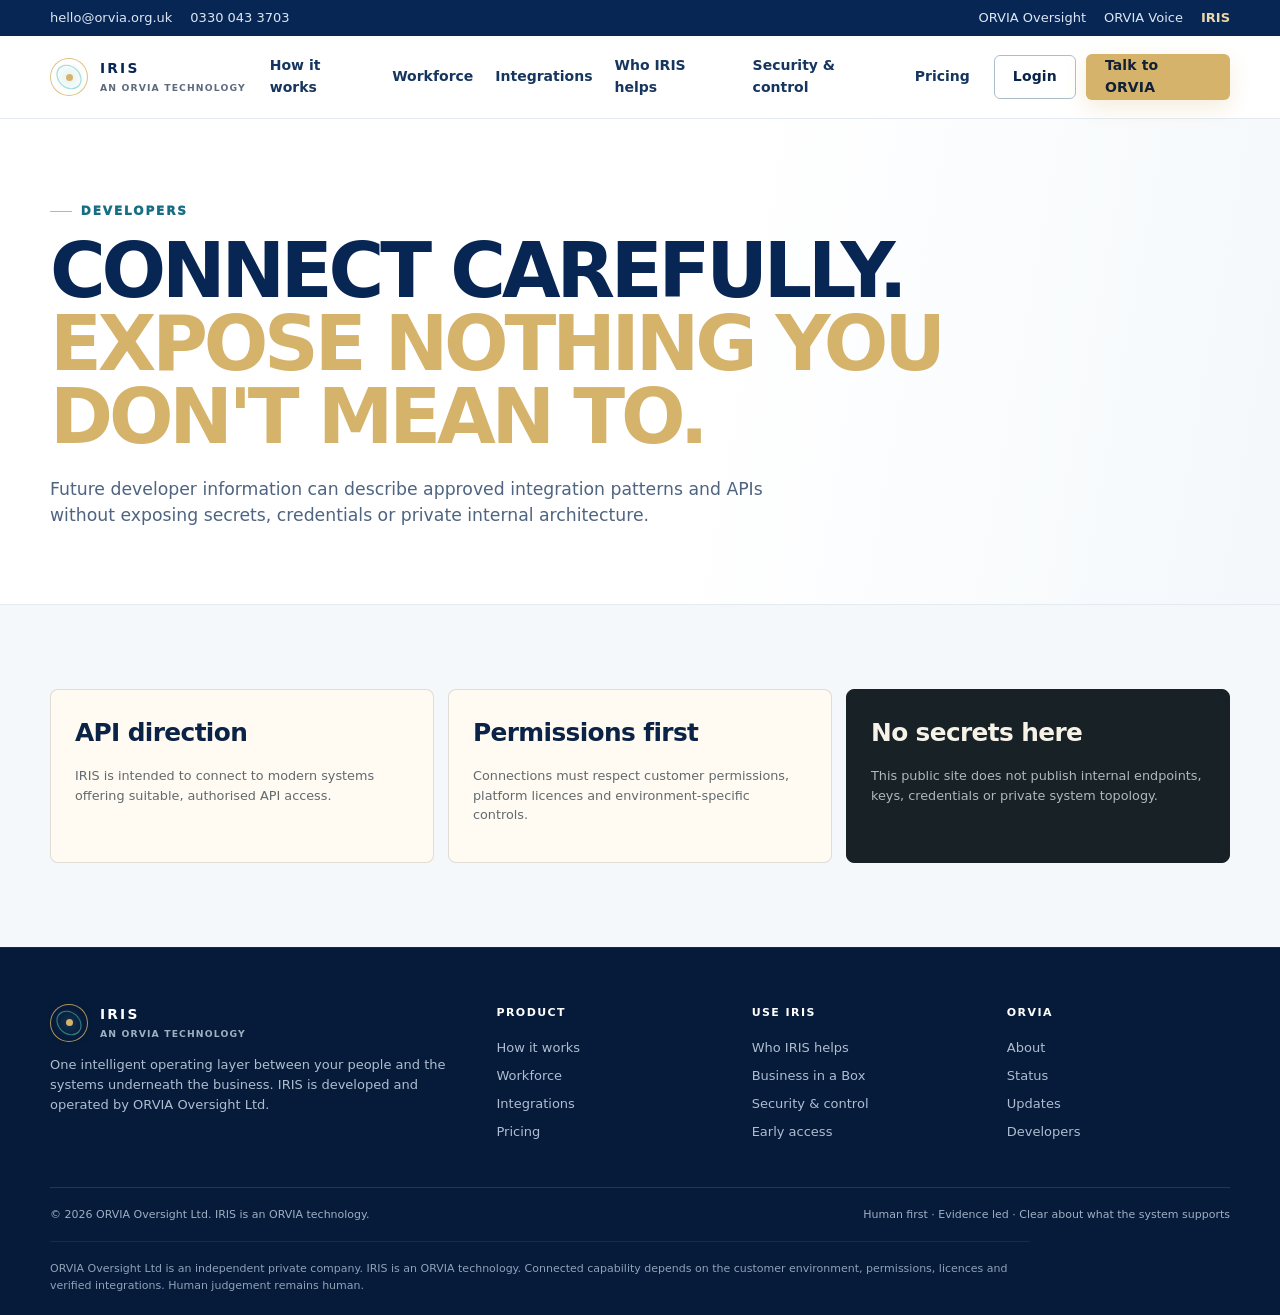
==== developers/index.html @ 0acf2ca7 "Add files via upload" ====
<!doctype html><html lang="en-GB"><head><meta charset="utf-8"><meta name="viewport" content="width=device-width,initial-scale=1"><meta name="theme-color" content="#121619"><title>IRIS Developers | ORVIA Oversight Ltd</title><meta name="description" content="Developers CONNECT CAREFULLY. EXPOSE NOTHING YOU DON&#x27;T MEAN TO. Future developer information can describe approved integration patterns and APIs without ex"><meta name="robots" content="index,follow"><link rel="stylesheet" href="/assets/styles.css"></head><body>
<a class="skip-link" href="#main">Skip to content</a>
<div class="utility"><div class="wrap"><a href="mailto:hello@orvia.org.uk">hello@orvia.org.uk</a><a href="tel:03300433703">0330 043 3703</a><span class="push"><a href="https://www.orvia.org.uk/">ORVIA Oversight</a><a href="https://www.orvia.org.uk/voice">ORVIA Voice</a><a class="active-product" href="/">IRIS</a></span></div></div>
<header class="site-header">
  <div class="wrap navbar">
    <a class="brand" href="/" aria-label="IRIS home">
      <span class="brand-mark"><span class="brand-core"></span></span>
      <span class="brand-name">IRIS<span>AN ORVIA TECHNOLOGY</span></span>
    </a>
    <nav class="nav-links" aria-label="Primary navigation">
      <a href="/how-it-works/">How it works</a><a href="/workforce/">Workforce</a><a href="/integrations/">Integrations</a><a href="/business/">Who IRIS helps</a><a href="/security/">Security & control</a><a href="/pricing/">Pricing</a>
    </nav>
    <div class="nav-cta"><a class="btn btn-soft" href="/login/">Login</a><a class="btn btn-primary" href="/contact/">Talk to ORVIA</a><button class="menu-btn" data-menu aria-expanded="false" aria-label="Open menu">☰</button></div>
  </div>
  <nav class="mobile-menu" data-mobile-menu aria-label="Mobile navigation"><a href="/how-it-works/">How it works</a><a href="/workforce/">Workforce</a><a href="/integrations/">Integrations</a><a href="/business/">Who IRIS helps</a><a href="/business-in-a-box/">Business in a Box</a><a href="/security/">Security & control</a><a href="/pricing/">Pricing</a><a href="/about/">About</a><a href="/contact/">Contact</a><a class="orvia-home-link" href="https://www.orvia.org.uk/">Back to ORVIA</a></nav>
</header><main id="main"><section class="page-hero"><div class="wrap"><span class="eyebrow">Developers</span><h1 class="display">CONNECT CAREFULLY.<br><span class="gold">EXPOSE NOTHING YOU DON'T MEAN TO.</span></h1><p>Future developer information can describe approved integration patterns and APIs without exposing secrets, credentials or private internal architecture.</p></div></section>
<section class="section section-paper"><div class="wrap"><div class="content-grid"><div class="content-card"><h3>API direction</h3><p>IRIS is intended to connect to modern systems offering suitable, authorised API access.</p></div><div class="content-card"><h3>Permissions first</h3><p>Connections must respect customer permissions, platform licences and environment-specific controls.</p></div><div class="content-card dark"><h3>No secrets here</h3><p>This public site does not publish internal endpoints, keys, credentials or private system topology.</p></div></div></div></section></main>
<footer class="site-footer"><div class="wrap"><div class="footer-grid">
  <div class="footer-brand"><a class="brand" href="/"><span class="brand-mark"><span class="brand-core"></span></span><span class="brand-name">IRIS<span>AN ORVIA TECHNOLOGY</span></span></a><p>One intelligent operating layer between your people and the systems underneath the business. IRIS is developed and operated by ORVIA Oversight Ltd.</p></div>
  <div class="footer-col"><h4>Product</h4><a href="/how-it-works/">How it works</a><a href="/workforce/">Workforce</a><a href="/integrations/">Integrations</a><a href="/pricing/">Pricing</a></div>
  <div class="footer-col"><h4>Use IRIS</h4><a href="/business/">Who IRIS helps</a><a href="/business-in-a-box/">Business in a Box</a><a href="/security/">Security & control</a><a href="/contact/">Early access</a></div>
  <div class="footer-col"><h4>ORVIA</h4><a href="/about/">About</a><a href="/status/">Status</a><a href="/updates/">Updates</a><a href="/developers/">Developers</a></div>
</div><div class="footer-bottom"><span>© 2026 ORVIA Oversight Ltd. IRIS is an ORVIA technology.</span><span>Human first · Evidence led · Clear about what the system supports</span></div><p class="footer-legal">ORVIA Oversight Ltd is an independent private company. IRIS is an ORVIA technology. Connected capability depends on the customer environment, permissions, licences and verified integrations. Human judgement remains human.</p></div></footer>
<script src="/assets/site.js" defer></script></body></html>
---- assets/styles.css ----
:root{
  --ink:#121619;
  --ink-2:#1a2024;
  --midnight:#0a1620;
  --midnight-2:#102430;
  --paper:#f5f1e8;
  --paper-2:#ebe4d5;
  --white:#fffdf8;
  --muted:#9ea8ad;
  --teal:#58c6bf;
  --teal-soft:#b9e4df;
  --gold:#d5b36b;
  --gold-soft:#ead7aa;
  --red:#d77a6d;
  --line:rgba(255,255,255,.11);
  --shadow:0 28px 80px rgba(0,0,0,.28);
  --radius:24px;
  --radius-sm:14px;
  --max:1180px;
}
*{box-sizing:border-box}
html{scroll-behavior:smooth;background:var(--ink)}
body{margin:0;font-family:Inter,ui-sans-serif,system-ui,-apple-system,BlinkMacSystemFont,"Segoe UI",sans-serif;color:var(--paper);background:var(--ink);line-height:1.55}
a{color:inherit;text-decoration:none}
button,input,textarea,select{font:inherit}
img,svg{display:block;max-width:100%}
::selection{background:var(--gold);color:#141414}
.skip-link{position:fixed;left:12px;top:-80px;background:var(--paper);color:var(--ink);padding:10px 14px;border-radius:10px;z-index:9999}.skip-link:focus{top:12px}
.wrap{width:min(calc(100% - 40px),var(--max));margin-inline:auto}
.eyebrow{display:inline-flex;gap:.55rem;align-items:center;font-size:.77rem;letter-spacing:.16em;text-transform:uppercase;color:var(--gold-soft);font-weight:750}.eyebrow:before{content:"";width:22px;height:1px;background:var(--gold)}
.display{font-family:Georgia,"Times New Roman",serif;font-weight:500;line-height:.98;letter-spacing:-.045em}
.kicker{font-size:clamp(1.08rem,2vw,1.28rem);color:#c9d0d2;max-width:760px}
.muted{color:#aab2b6}.small{font-size:.86rem}.tiny{font-size:.74rem}.gold{color:var(--gold)}.teal{color:var(--teal)}
.site-header{position:sticky;top:0;z-index:100;background:rgba(18,22,25,.82);backdrop-filter:blur(18px);border-bottom:1px solid rgba(255,255,255,.07)}
.navbar{height:76px;display:flex;align-items:center;justify-content:space-between;gap:24px}
.brand{display:flex;align-items:center;gap:12px;min-width:max-content}.brand-mark{width:38px;height:38px;border-radius:50%;position:relative;border:1px solid rgba(213,179,107,.7);display:grid;place-items:center;background:radial-gradient(circle at 50% 50%,rgba(88,198,191,.17),transparent 58%)}.brand-mark:after{content:"";position:absolute;inset:7px;border:1px solid rgba(88,198,191,.55);border-radius:50%;transform:rotate(42deg) scaleX(1.25)}.brand-core{width:7px;height:7px;background:var(--gold);border-radius:50%;box-shadow:0 0 18px rgba(213,179,107,.55)}.brand-name{font-weight:790;letter-spacing:.16em;font-size:.83rem}.brand-name span{display:block;letter-spacing:.12em;font-size:.58rem;color:#99a4a9;margin-top:2px}
.nav-links{display:flex;align-items:center;gap:22px;font-size:.84rem;color:#cad0d3}.nav-links a:hover,.nav-links a:focus-visible{color:var(--white)}
.nav-cta{display:flex;gap:10px;align-items:center}.btn{display:inline-flex;align-items:center;justify-content:center;gap:8px;min-height:44px;padding:10px 16px;border-radius:999px;border:1px solid rgba(255,255,255,.14);font-weight:760;font-size:.84rem;letter-spacing:.01em;transition:.2s ease;background:transparent;color:var(--paper);cursor:pointer}.btn:hover,.btn:focus-visible{transform:translateY(-1px);border-color:rgba(213,179,107,.65)}.btn-primary{background:var(--gold);color:#15191b;border-color:var(--gold)}.btn-primary:hover,.btn-primary:focus-visible{background:#e2c582}.btn-soft{background:rgba(255,255,255,.06)}
.menu-btn{display:none;background:none;border:0;color:var(--paper);font-size:1.35rem}
.mobile-menu{display:none;padding:0 20px 22px;border-top:1px solid rgba(255,255,255,.05)}.mobile-menu.open{display:grid;gap:3px}.mobile-menu a{padding:10px 4px;color:#d9ddde}
.hero{position:relative;overflow:hidden;padding:78px 0 44px;background:radial-gradient(1100px 700px at 82% 6%,rgba(88,198,191,.13),transparent 58%),radial-gradient(700px 500px at 12% 8%,rgba(213,179,107,.10),transparent 55%),linear-gradient(180deg,#12171b 0%,#111619 100%)}
.hero:before{content:"";position:absolute;inset:0;background-image:linear-gradient(rgba(255,255,255,.025) 1px,transparent 1px),linear-gradient(90deg,rgba(255,255,255,.025) 1px,transparent 1px);background-size:56px 56px;mask-image:linear-gradient(to bottom,rgba(0,0,0,.55),transparent)}
.hero-grid{position:relative;display:grid;grid-template-columns:1.03fr .97fr;gap:56px;align-items:center;min-height:640px}
.hero h1{font-size:clamp(3.8rem,8vw,7.3rem);margin:16px 0 24px;max-width:780px}.hero p{max-width:690px}.hero-actions{display:flex;flex-wrap:wrap;gap:12px;margin-top:30px}.trust-line{display:flex;flex-wrap:wrap;gap:18px;margin-top:28px;color:#9ba5a9;font-size:.78rem}.trust-line span{display:flex;align-items:center;gap:7px}.trust-line i{width:6px;height:6px;border-radius:50%;background:var(--teal);box-shadow:0 0 10px rgba(88,198,191,.5)}
.hero-stage{position:relative;min-height:590px;display:grid;place-items:center}.iris-core{width:min(420px,90%);aspect-ratio:1/1;border-radius:50%;position:relative;display:grid;place-items:center;background:radial-gradient(circle,rgba(88,198,191,.08),transparent 56%)}.iris-core:before,.iris-core:after{content:"";position:absolute;border-radius:50%;border:1px solid rgba(255,255,255,.12)}.iris-core:before{inset:8%}.iris-core:after{inset:22%;border-color:rgba(213,179,107,.34)}.iris-orbit{position:absolute;inset:1%;border:1px solid rgba(88,198,191,.22);border-radius:50%;transform:rotate(19deg) scaleY(.64)}.iris-orbit.two{inset:12%;transform:rotate(-38deg) scaleY(.70);border-color:rgba(213,179,107,.25)}.iris-disc{position:relative;z-index:2;width:154px;height:154px;border-radius:50%;display:grid;place-items:center;text-align:center;border:1px solid rgba(213,179,107,.52);background:linear-gradient(145deg,rgba(255,255,255,.08),rgba(255,255,255,.025));box-shadow:var(--shadow),inset 0 0 50px rgba(88,198,191,.09)}.iris-disc strong{font-family:Georgia,serif;font-size:2rem;letter-spacing:.08em;font-weight:500}.iris-disc span{display:block;font:700 .62rem/1.2 Inter,system-ui;letter-spacing:.15em;color:var(--gold-soft);margin-top:5px}.sys-node{position:absolute;z-index:3;display:flex;align-items:center;gap:8px;background:rgba(20,26,29,.86);border:1px solid rgba(255,255,255,.1);border-radius:999px;padding:8px 11px;font-size:.71rem;color:#cbd1d3;box-shadow:0 12px 36px rgba(0,0,0,.2);animation:float 6s ease-in-out infinite}.sys-node b{width:8px;height:8px;border-radius:50%;background:var(--teal)}.sys-node.gold-node b{background:var(--gold)}.n1{top:12%;left:4%}.n2{top:4%;right:8%;animation-delay:-1s}.n3{top:33%;right:-2%;animation-delay:-2s}.n4{bottom:24%;right:3%;animation-delay:-3s}.n5{bottom:8%;left:15%;animation-delay:-4s}.n6{top:47%;left:-4%;animation-delay:-5s}.n7{bottom:3%;right:30%;animation-delay:-2.5s}.n8{top:20%;right:36%;animation-delay:-1.5s}
@keyframes float{0%,100%{transform:translateY(0)}50%{transform:translateY(-8px)}}
.metric-strip{position:relative;margin-top:34px;padding:0 0 34px}.metric-grid{display:grid;grid-template-columns:repeat(4,1fr);border-top:1px solid var(--line);border-bottom:1px solid var(--line)}.metric{padding:22px 18px;border-right:1px solid var(--line)}.metric:last-child{border-right:0}.metric strong{display:block;color:var(--white);font-size:1rem}.metric span{font-size:.75rem;color:#929da2}
.section{padding:104px 0}.section-tight{padding:72px 0}.section-paper{background:var(--paper);color:var(--ink)}.section-paper .muted{color:#596064}.section-paper .eyebrow{color:#806633}.section-paper .eyebrow:before{background:#9d7b3b}.section-deep{background:var(--midnight)}.section-warm{background:#1b1b18}.section-line{border-top:1px solid rgba(255,255,255,.08)}
.section-head{display:grid;grid-template-columns:.8fr 1.2fr;gap:52px;align-items:end;margin-bottom:48px}.section-head h2{font-size:clamp(2.7rem,5vw,5.3rem);margin:10px 0 0}.section-head p{margin:0;max-width:640px}
.chaos-grid{display:grid;grid-template-columns:repeat(4,1fr);gap:12px}.chaos-card{min-height:116px;border:1px solid rgba(18,22,25,.12);background:#fffaf1;border-radius:18px;padding:18px;display:flex;flex-direction:column;justify-content:space-between;transition:.2s}.chaos-card:nth-child(3n+1){transform:rotate(-1deg)}.chaos-card:nth-child(4n){transform:rotate(.8deg)}.chaos-card:hover{transform:translateY(-3px) rotate(0deg);box-shadow:0 12px 30px rgba(0,0,0,.08)}.chaos-card b{font-size:.77rem;letter-spacing:.09em}.chaos-card span{font-size:.73rem;color:#63696b}.chaos-result{margin-top:34px;display:grid;grid-template-columns:1fr auto 1fr;gap:22px;align-items:center}.chaos-person,.chaos-iris{border-radius:20px;padding:24px;border:1px solid rgba(18,22,25,.12);background:rgba(255,255,255,.55)}.chaos-arrow{font-size:1.8rem;color:#9f7e40}
.architecture{display:grid;grid-template-columns:.88fr 1.12fr;gap:52px;align-items:center}.arch-stack{position:relative;padding:30px;border:1px solid rgba(255,255,255,.09);border-radius:28px;background:linear-gradient(180deg,rgba(255,255,255,.045),rgba(255,255,255,.018))}.arch-row{display:grid;grid-template-columns:repeat(3,1fr);gap:10px;margin:12px 0}.arch-box{padding:18px 12px;border-radius:16px;text-align:center;background:rgba(255,255,255,.045);border:1px solid rgba(255,255,255,.08);font-size:.78rem;color:#c9d1d4}.arch-box.primary{grid-column:1/-1;background:rgba(213,179,107,.10);border-color:rgba(213,179,107,.3);font-weight:800;color:#f1dec0}.arch-box.foundation{background:rgba(88,198,191,.08);border-color:rgba(88,198,191,.22)}.arch-down{text-align:center;color:#6b7b82;font-size:1.4rem;line-height:1}.arch-caption{font-size:.74rem;color:#8f9aa0;text-align:center;margin-top:16px}
.command-shell{border:1px solid rgba(255,255,255,.1);border-radius:30px;background:#0d171d;box-shadow:0 32px 80px rgba(0,0,0,.26);overflow:hidden}.command-top{display:flex;justify-content:space-between;align-items:center;padding:16px 20px;border-bottom:1px solid rgba(255,255,255,.08);font-size:.72rem;color:#8fa0a7}.window-dots{display:flex;gap:6px}.window-dots i{width:7px;height:7px;border-radius:50%;background:#566269}.window-dots i:nth-child(2){background:#85714a}.window-dots i:nth-child(3){background:#3c7774}.command-body{display:grid;grid-template-columns:190px 1fr 260px;min-height:520px}.command-nav{padding:22px;border-right:1px solid rgba(255,255,255,.08);display:grid;align-content:start;gap:6px}.command-nav a{padding:9px 10px;border-radius:10px;color:#8f9ca2;font-size:.76rem}.command-nav a.active{background:rgba(213,179,107,.1);color:#f2dfb7}.command-main{padding:34px}.ask-box{border:1px solid rgba(213,179,107,.35);background:rgba(255,255,255,.04);border-radius:18px;padding:18px 18px 15px}.ask-label{font-size:.67rem;letter-spacing:.13em;text-transform:uppercase;color:#8d9aa0}.ask-question{font-family:Georgia,serif;font-size:1.55rem;margin-top:8px;color:#fff9ec}.ask-actions{display:flex;justify-content:space-between;align-items:center;margin-top:14px}.ask-send{width:34px;height:34px;border-radius:50%;border:0;background:var(--gold);color:#161a1c;font-weight:900}.command-status{display:grid;gap:10px;margin-top:20px}.status-row{display:grid;grid-template-columns:1fr auto;gap:12px;align-items:center;padding:13px 14px;border:1px solid rgba(255,255,255,.07);border-radius:13px;background:rgba(255,255,255,.026)}.status-row div{display:flex;gap:10px;align-items:center}.status-dot{width:8px;height:8px;border-radius:50%;background:var(--teal)}.status-row span{font-size:.75rem;color:#c4ced1}.status-row em{font-style:normal;font-size:.68rem;color:#74858c}.brief-card{margin-top:18px;padding:20px;border-radius:18px;background:linear-gradient(145deg,rgba(213,179,107,.12),rgba(88,198,191,.07));border:1px solid rgba(213,179,107,.22)}.brief-card b{font-family:Georgia,serif;font-size:1.25rem;font-weight:500}.brief-card ul{margin:10px 0 0;padding-left:20px;color:#c8d0d3;font-size:.8rem}.evidence-drawer{padding:26px 18px;border-left:1px solid rgba(255,255,255,.08)}.evidence-drawer h4{font-size:.72rem;letter-spacing:.1em;text-transform:uppercase;color:#8a989e;margin:0 0 12px}.evidence-item{padding:13px 0;border-bottom:1px solid rgba(255,255,255,.07)}.evidence-item b{font-size:.74rem}.evidence-item p{font-size:.68rem;color:#839198;margin:4px 0 0}
.workforce-grid{display:grid;grid-template-columns:repeat(5,1fr);gap:12px}.worker{border:1px solid rgba(18,22,25,.12);border-radius:18px;padding:19px;background:#fffaf2;min-height:160px;display:flex;flex-direction:column;justify-content:space-between}.worker .icon{width:32px;height:32px;border-radius:10px;display:grid;place-items:center;background:#162126;color:var(--gold);font-weight:800}.worker h3{font-size:.9rem;margin:22px 0 6px}.worker p{font-size:.73rem;color:#6a7072;margin:0}
.integration-marquee{overflow:hidden;border-top:1px solid rgba(255,255,255,.08);border-bottom:1px solid rgba(255,255,255,.08);padding:14px 0}.integration-track{display:flex;gap:10px;width:max-content;animation:marquee 30s linear infinite}.int-chip{display:flex;align-items:center;gap:9px;padding:9px 12px;border-radius:999px;border:1px solid rgba(255,255,255,.09);background:rgba(255,255,255,.03);font-size:.72rem;color:#c2cacc}.int-chip i{width:6px;height:6px;border-radius:50%;background:var(--gold)}@keyframes marquee{to{transform:translateX(-50%)}}
.tenant-visual{display:grid;grid-template-columns:.7fr 1.3fr;gap:46px;align-items:center}.tenant-stack{display:grid;gap:14px}.tenant-core{padding:20px;border-radius:18px;border:1px solid rgba(213,179,107,.3);background:rgba(213,179,107,.08);text-align:center;font-weight:800}.tenant-spaces{display:grid;grid-template-columns:repeat(3,1fr);gap:12px}.tenant{min-height:168px;padding:18px;border-radius:18px;border:1px solid rgba(255,255,255,.08);background:rgba(255,255,255,.035)}.tenant b{font-size:.78rem}.tenant ul{padding-left:16px;margin:13px 0 0;color:#819097;font-size:.7rem}.guardrail{display:flex;gap:10px;align-items:flex-start;margin-top:18px;font-size:.77rem;color:#95a1a6}.guardrail i{width:18px;height:18px;border-radius:50%;border:1px solid rgba(88,198,191,.45);display:grid;place-items:center;color:var(--teal);font-style:normal;font-size:.66rem;flex:none}
.human-grid{display:grid;grid-template-columns:1.05fr .95fr;gap:42px;align-items:center}.human-mosaic{display:grid;grid-template-columns:1.1fr .9fr;grid-template-rows:200px 160px;gap:10px}.human-tile{border-radius:20px;overflow:hidden;position:relative;border:1px solid rgba(255,255,255,.09);background:linear-gradient(140deg,#28322f,#171d1e)}.human-tile.one{grid-row:1/3;background:radial-gradient(circle at 30% 30%,rgba(213,179,107,.25),transparent 32%),linear-gradient(145deg,#2c3128,#171a17)}.human-tile.two{background:radial-gradient(circle at 70% 20%,rgba(88,198,191,.20),transparent 25%),linear-gradient(145deg,#263438,#171d20)}.human-tile.three{background:radial-gradient(circle at 30% 70%,rgba(213,179,107,.20),transparent 28%),linear-gradient(145deg,#342d26,#1b1a17)}.human-tile:after{content:"";position:absolute;inset:auto 16px 16px;aspect-ratio:1.8/1;border-radius:999px 999px 18px 18px;background:rgba(255,255,255,.07);filter:blur(0px)}.human-icon{position:absolute;inset:0;display:grid;place-items:center;font-size:3rem;opacity:.72}.quote{font-family:Georgia,serif;font-size:clamp(2.2rem,4.4vw,4.6rem);line-height:1.02;letter-spacing:-.035em;margin:16px 0 24px}.human-copy p{max-width:620px;color:#c8cdcf}
.role-tabs{display:flex;flex-wrap:wrap;gap:8px;margin-bottom:22px}.role-tab{border:1px solid rgba(18,22,25,.14);background:transparent;color:#3c4446;padding:9px 12px;border-radius:999px;font-weight:700;font-size:.74rem;cursor:pointer}.role-tab.active{background:#182024;color:#f9f4e7;border-color:#182024}.role-panel{border-radius:26px;background:#fffaf1;border:1px solid rgba(18,22,25,.12);padding:30px;display:grid;grid-template-columns:.8fr 1.2fr;gap:30px;align-items:center;min-height:250px}.role-panel h3{font-family:Georgia,serif;font-size:2rem;font-weight:500;margin:0}.role-prompt{padding:20px;border-radius:18px;background:#172126;color:#f7f1e4;font-family:Georgia,serif;font-size:1.5rem}.role-prompt small{display:block;color:#7e8e94;font-family:Inter,system-ui;font-size:.65rem;letter-spacing:.12em;text-transform:uppercase;margin-bottom:8px}
.timeline{display:grid;grid-template-columns:repeat(7,1fr);gap:8px}.step{position:relative;padding:20px 15px;border-top:1px solid rgba(255,255,255,.18)}.step span{display:grid;place-items:center;width:28px;height:28px;border-radius:50%;border:1px solid rgba(213,179,107,.45);color:var(--gold);font-weight:800;font-size:.72rem;margin-bottom:20px}.step h3{font-size:.84rem;margin:0 0 8px}.step p{font-size:.7rem;color:#849199;margin:0}.step:before{content:"";position:absolute;top:-2px;left:0;width:26%;height:3px;background:var(--gold)}
.control-grid{display:grid;grid-template-columns:1fr 1fr;gap:28px}.control-card{border:1px solid rgba(255,255,255,.1);border-radius:24px;padding:28px;background:rgba(255,255,255,.035)}.control-card h3{font-family:Georgia,serif;font-size:2rem;font-weight:500;margin:0 0 18px}.approval-list{display:grid;gap:10px}.approval-item{display:flex;gap:10px;align-items:center;padding:10px 0;border-bottom:1px solid rgba(255,255,255,.07);font-size:.78rem;color:#c8cfd2}.approval-item i{width:21px;height:21px;border-radius:50%;display:grid;place-items:center;background:rgba(213,179,107,.11);color:var(--gold);font-style:normal}
.pricing-grid{display:grid;grid-template-columns:repeat(5,1fr);gap:10px}.price-card{display:flex;flex-direction:column;min-height:320px;padding:22px;border:1px solid rgba(18,22,25,.13);border-radius:20px;background:#fffaf1}.price-card.featured{background:#172126;color:#f6f1e5;border-color:#172126;transform:translateY(-8px)}.price-card .tier{font-size:.7rem;font-weight:850;letter-spacing:.11em;text-transform:uppercase}.price-card h3{font-family:Georgia,serif;font-size:1.55rem;font-weight:500;margin:20px 0 8px}.price-card p{font-size:.73rem;opacity:.74}.price-card .price{margin-top:auto;padding-top:25px;font-size:.79rem;font-weight:800;color:#92713a}.price-card.featured .price{color:var(--gold-soft)}
.faq{display:grid;grid-template-columns:1fr 1fr;gap:10px}.faq details{border:1px solid rgba(18,22,25,.14);border-radius:14px;padding:0 17px;background:rgba(255,255,255,.45)}.faq summary{cursor:pointer;list-style:none;padding:17px 0;font-weight:760;font-size:.83rem}.faq summary::-webkit-details-marker{display:none}.faq p{margin:0 0 17px;font-size:.76rem;color:#5d6466}.faq details[open]{background:#fffaf2}
.final-cta{position:relative;overflow:hidden;text-align:center;padding:116px 0;background:radial-gradient(700px 400px at 50% 0%,rgba(213,179,107,.14),transparent 60%),#111517}.final-cta h2{font-size:clamp(3.1rem,7vw,7rem);max-width:1000px;margin:14px auto 24px}.final-cta p{max-width:650px;margin:0 auto;color:#a7b0b4}.final-cta .hero-actions{justify-content:center}
.page-hero{padding:88px 0 64px;background:radial-gradient(900px 500px at 75% 0%,rgba(88,198,191,.11),transparent 60%),#12171a}.page-hero .display{font-size:clamp(3.4rem,7vw,6.7rem);margin:14px 0 22px;max-width:1000px}.page-hero p{max-width:760px;color:#bac2c5;font-size:1.08rem}.page-hero .meta{margin-top:26px;display:flex;gap:10px;flex-wrap:wrap}.pill{font-size:.69rem;letter-spacing:.08em;text-transform:uppercase;padding:7px 10px;border-radius:999px;border:1px solid rgba(255,255,255,.12);color:#aeb8bb}.pill.available{border-color:rgba(88,198,191,.32);color:var(--teal-soft)}.pill.config{border-color:rgba(213,179,107,.34);color:var(--gold-soft)}
.content-grid{display:grid;grid-template-columns:repeat(3,1fr);gap:14px}.content-card{border:1px solid rgba(18,22,25,.13);border-radius:20px;padding:24px;background:#fffaf2}.content-card.dark{background:#172126;color:#f7f2e7;border-color:#172126}.content-card h3{font-family:Georgia,serif;font-size:1.55rem;font-weight:500;margin:0 0 12px}.content-card p{font-size:.8rem;color:#626a6d}.content-card.dark p{color:#aeb9bd}.content-card ul{padding-left:18px;font-size:.78rem;color:#626a6d}.content-card.dark ul{color:#aeb9bd}
.catalogue{display:grid;gap:10px}.catalogue-row{display:grid;grid-template-columns:1fr .7fr 1.1fr auto;gap:18px;align-items:center;padding:16px 18px;border-radius:14px;border:1px solid rgba(18,22,25,.13);background:#fffaf2}.catalogue-row b{font-size:.8rem}.catalogue-row span{font-size:.72rem;color:#666e70}.status{display:inline-flex;align-items:center;gap:6px;width:max-content;padding:6px 9px;border-radius:999px;font-size:.61rem;letter-spacing:.08em;text-transform:uppercase;font-weight:800;border:1px solid #ceb476;color:#745a24;background:#fbf0d3}.status:before{content:"";width:5px;height:5px;border-radius:50%;background:#b28d42}.status.available{border-color:#8acdc7;background:#e0f3f1;color:#286b67}.status.available:before{background:#4baaa4}.status.planned{border-color:#b7bdc0;background:#edf0f1;color:#5a6468}.status.planned:before{background:#818b8f}
.security-flow{display:grid;grid-template-columns:repeat(4,1fr);gap:10px}.security-box{padding:24px;border-radius:20px;border:1px solid rgba(18,22,25,.12);background:#fffaf1}.security-box b{font-family:Georgia,serif;font-size:1.35rem;font-weight:500}.security-box p{font-size:.75rem;color:#626a6c}.security-box span{display:grid;place-items:center;width:30px;height:30px;border-radius:50%;background:#192326;color:var(--gold);font-weight:800;font-size:.7rem;margin-bottom:30px}
.contact-grid{display:grid;grid-template-columns:.7fr 1.3fr;gap:44px}.form-card{border:1px solid rgba(18,22,25,.12);background:#fffaf1;border-radius:24px;padding:26px}.form-row{display:grid;grid-template-columns:1fr 1fr;gap:12px}.field{display:grid;gap:6px;margin-bottom:12px}.field label{font-size:.71rem;font-weight:800;color:#50585a}.field input,.field textarea,.field select{width:100%;border:1px solid #d2d0c8;background:#fffdf7;border-radius:11px;padding:12px 13px;color:#202527;outline:none}.field input:focus,.field textarea:focus,.field select:focus{border-color:#867348;box-shadow:0 0 0 3px rgba(213,179,107,.15)}.field textarea{min-height:130px;resize:vertical}.form-note{font-size:.68rem;color:#6d7476;margin-top:10px}.form-success{display:none;margin-top:12px;padding:12px;border-radius:10px;background:#dff2ef;color:#205f5b;font-size:.75rem}.form-success.show{display:block}
.site-footer{padding:54px 0 26px;background:#0b0f11;border-top:1px solid rgba(255,255,255,.07)}.footer-grid{display:grid;grid-template-columns:1.3fr .7fr .7fr .7fr;gap:32px}.footer-brand p{max-width:420px;font-size:.76rem;color:#859095}.footer-col h4{font-size:.68rem;text-transform:uppercase;letter-spacing:.12em;color:#7f8a8f;margin:0 0 13px}.footer-col a{display:block;padding:4px 0;color:#adb6b9;font-size:.75rem}.footer-bottom{display:flex;justify-content:space-between;gap:16px;align-items:center;margin-top:40px;padding-top:18px;border-top:1px solid rgba(255,255,255,.07);font-size:.68rem;color:#737f83}
.login-shell{min-height:520px;display:grid;place-items:center}.login-card{width:min(440px,100%);padding:30px;border:1px solid rgba(18,22,25,.12);background:#fffaf1;border-radius:24px;text-align:center}.login-card .brand-mark{margin:0 auto 16px}.login-card h2{font-family:Georgia,serif;font-size:2rem;font-weight:500;margin:0 0 9px}.login-card p{font-size:.8rem;color:#676f71}.login-placeholder{padding:20px;margin-top:20px;border:1px dashed #b9b4a6;border-radius:14px;color:#766d5a;font-size:.78rem}
@media(max-width:1050px){.nav-links{display:none}.menu-btn{display:block}.hero-grid,.architecture,.tenant-visual,.human-grid{grid-template-columns:1fr}.hero-stage{min-height:480px}.section-head{grid-template-columns:1fr;gap:18px}.command-body{grid-template-columns:160px 1fr}.evidence-drawer{display:none}.workforce-grid{grid-template-columns:repeat(3,1fr)}.pricing-grid{grid-template-columns:repeat(3,1fr)}.timeline{grid-template-columns:repeat(4,1fr)}.content-grid{grid-template-columns:1fr 1fr}.security-flow{grid-template-columns:1fr 1fr}.contact-grid{grid-template-columns:1fr}.footer-grid{grid-template-columns:1fr 1fr}.catalogue-row{grid-template-columns:1fr 1fr}.catalogue-row .desc{grid-column:1/-1;order:3}}
@media(max-width:720px){.wrap{width:min(calc(100% - 28px),var(--max))}.navbar{height:68px}.nav-cta>.btn-soft{display:none}.hero{padding-top:44px}.hero-grid{min-height:auto}.hero h1{font-size:clamp(3.15rem,15vw,5.3rem)}.hero-stage{min-height:420px}.iris-core{width:90%}.sys-node{font-size:.61rem;padding:7px 9px}.n3,.n6{display:none}.metric-grid{grid-template-columns:1fr 1fr}.metric:nth-child(2){border-right:0}.metric:nth-child(-n+2){border-bottom:1px solid var(--line)}.section{padding:76px 0}.section-head h2{font-size:clamp(2.7rem,13vw,4rem)}.chaos-grid{grid-template-columns:1fr 1fr}.chaos-result{grid-template-columns:1fr}.chaos-arrow{transform:rotate(90deg);text-align:center}.command-body{display:block}.command-nav{display:none}.command-main{padding:20px}.command-shell{border-radius:22px}.workforce-grid{grid-template-columns:1fr 1fr}.tenant-spaces{grid-template-columns:1fr}.human-mosaic{grid-template-columns:1fr 1fr;grid-template-rows:190px 150px}.role-panel{grid-template-columns:1fr}.timeline{grid-template-columns:1fr 1fr}.control-grid{grid-template-columns:1fr}.pricing-grid{grid-template-columns:1fr}.price-card.featured{transform:none}.faq{grid-template-columns:1fr}.content-grid{grid-template-columns:1fr}.security-flow{grid-template-columns:1fr}.form-row{grid-template-columns:1fr}.footer-grid{grid-template-columns:1fr}.footer-bottom{display:block}.catalogue-row{grid-template-columns:1fr}.catalogue-row .desc{grid-column:auto}.page-hero{padding-top:58px}.page-hero .display{font-size:clamp(3rem,14vw,4.8rem)}}
@media(prefers-reduced-motion:reduce){html{scroll-behavior:auto}.sys-node,.integration-track{animation:none!important}.btn,.chaos-card{transition:none!important}}


/* ORVIA FAMILY ALIGNMENT — IRIS retains its own navy / teal / gold identity. */
:root{
  --ink:#0b2346; --ink-2:#14365f; --midnight:#071a38; --midnight-2:#0b3266;
  --paper:#ffffff; --paper-2:#f4f8fb; --white:#ffffff; --muted:#5d6b7f;
  --teal:#14b9c9; --teal-soft:#bcecf0; --gold:#d5b36b; --gold-soft:#ead7aa;
  --line:#dbe4ec; --shadow:0 20px 55px rgba(8,38,83,.13); --radius:8px; --radius-sm:7px; --max:1180px;
}
html{background:#fff}
body{color:var(--ink);background:#fff;line-height:1.55}
.wrap{width:min(1180px,calc(100% - 40px))}
.utility{background:#082653;color:#dbe7f4;font-size:13px}
.utility .wrap{display:flex;gap:18px;align-items:center;min-height:36px}
.utility a:hover{color:#fff}.utility .push{margin-left:auto;display:flex;gap:18px}.utility .active-product{color:var(--gold-soft);font-weight:800}
.site-header{background:rgba(255,255,255,.97);border-bottom:1px solid #e4eaf0;backdrop-filter:blur(12px);top:0}
.navbar{height:82px}.brand-name{color:#082653;font-size:.86rem}.brand-name span{color:#5d6b7f}.brand-mark{border-color:rgba(213,179,107,.8);background:radial-gradient(circle,rgba(20,185,201,.12),transparent 60%)}
.nav-links{font-size:14px;font-weight:800;color:#16365f;gap:22px}.nav-links a{position:relative;padding:30px 0}.nav-links a:after{content:"";position:absolute;left:0;right:100%;bottom:18px;height:2px;background:var(--gold);transition:.18s}.nav-links a:hover:after{right:0}.nav-links a:hover{color:#082653}
.nav-cta .btn{min-height:44px;padding:0 18px}.btn{border-radius:6px;font-size:14px;font-weight:900;border:1px solid transparent}.btn-primary{background:var(--gold);color:#112036;box-shadow:0 8px 22px rgba(213,179,107,.24)}.btn-primary:hover{background:#c59f50}.btn-soft{border-color:#afbdca;background:#fff;color:var(--ink)}.btn-soft:hover{border-color:var(--teal);color:#0b6f7a}
.menu-btn{color:#082653}.mobile-menu{background:#fff;border-top:1px solid #e4eaf0}.mobile-menu a{color:#16365f}.orvia-home-link{font-weight:900;color:#0b6f7a!important;margin-top:8px;padding-top:14px!important;border-top:1px solid #e4eaf0}
.eyebrow{font-size:12px;letter-spacing:.16em;font-weight:950;color:#176d83}.eyebrow:before{background:var(--gold)}
.display{font-family:Inter,ui-sans-serif,system-ui,-apple-system,BlinkMacSystemFont,"Segoe UI",Arial,sans-serif;font-weight:900;letter-spacing:-.055em}
.kicker{color:#354d6d}
.hero{padding:0;background:linear-gradient(90deg,#fff 0%,#fff 45%,#f4f8fb 100%);border-bottom:1px solid #dce5ec}.hero:before{display:none}.hero-grid{min-height:710px;grid-template-columns:minmax(0,.9fr) minmax(500px,1.1fr);gap:28px}.hero h1{font-size:clamp(54px,6vw,86px);line-height:.94;color:#0a2d61;margin:16px 0 22px}.hero .gold{color:#111}.hero-actions{margin-top:26px}.trust-line{color:#5d6b7f}.trust-line i{background:var(--teal)}
.hero-stage{min-height:620px}.iris-core{background:radial-gradient(circle,rgba(20,185,201,.10),transparent 58%)}.iris-disc{background:#fff;border-color:rgba(213,179,107,.7);box-shadow:0 18px 50px rgba(8,38,83,.16),inset 0 0 50px rgba(20,185,201,.08)}.iris-disc strong{font-family:Inter,system-ui;font-weight:950;color:#082653}.iris-disc span{font-family:Inter,system-ui;color:#8c6d32}.sys-node{background:#fff;color:#304966;border:1px solid #dbe4ec;box-shadow:0 12px 32px rgba(8,38,83,.12)}
.metric-strip{padding-bottom:0}.metric-grid{border-color:#e6ecf1;background:#fff}.metric{border-color:#e6ecf1}.metric strong{color:#082653}.metric span{color:#6c798a}
.section{padding:84px 0}.section-paper{background:#f4f8fb;color:var(--ink)}.section-paper .eyebrow{color:#176d83}.section-paper .eyebrow:before{background:var(--gold)}.section-deep{background:radial-gradient(circle at 74% 18%,rgba(20,185,201,.18),transparent 25%),linear-gradient(130deg,#071a38 0%,#0b3266 62%,#0c5075 100%);color:#fff}.section-warm{background:#f4f8fb;color:var(--ink)}
.section-head{display:flex;align-items:end;justify-content:space-between;gap:30px;margin-bottom:34px}.section-head>div{max-width:720px}.section-head h2{font-size:clamp(36px,4vw,52px);line-height:1.02;letter-spacing:-.04em;color:#082653}.section-head p{max-width:620px}.section-deep .section-head h2,.section-deep .display,.section-deep h2{color:#fff}.section-deep .kicker,.section-deep p{color:#d6e5ef}.section-deep .eyebrow{color:#76e3ec}
.chaos-grid{gap:18px}.chaos-card{border:1px solid var(--line);background:#fff;border-radius:8px;box-shadow:0 8px 26px rgba(8,38,83,.07);transform:none!important}.chaos-card:hover{box-shadow:var(--shadow);border-color:#9bcdd8}.chaos-result{margin-top:28px}.chaos-person,.chaos-iris{border-radius:8px;border:1px solid var(--line);background:#fff}.chaos-arrow{color:#b08a40}
.arch-stack,.command-shell,.control-card{border-radius:10px}.arch-box{border-radius:7px}.command-shell{box-shadow:0 20px 55px rgba(0,0,0,.24)}
.workforce-card,.content-card,.price-card,.security-box,.form-card,.login-card{border-radius:8px!important}.price-card.featured{background:#082653}.price-card h3,.content-card h3,.control-card h3,.role-panel h3,.security-box b,.login-card h2{font-family:Inter,system-ui;font-weight:900;letter-spacing:-.025em}
.faq details{border-radius:7px}.catalogue-row{border-radius:7px;background:#fff}.status{border-radius:999px}
.page-hero{padding:76px 0 58px;background:linear-gradient(100deg,#fff 0%,#fff 55%,#f4f8fb 100%);border-bottom:1px solid #e3eaf0}.page-hero .display{font-size:clamp(48px,6vw,76px);line-height:.96;color:#082653}.page-hero p{color:#4f6480}.pill{color:#52677f;border-color:#cdd7e0;background:#fff}.pill.available{color:#176d83;border-color:#9bd7dd}.pill.config{color:#806633;border-color:#d8c394}
.final-cta{padding:82px 0;background:#082653}.final-cta .display{font-size:clamp(40px,5vw,64px);line-height:1;color:#fff}.final-cta .gold{color:var(--gold-soft)}.final-cta p{color:#d5e0ec}
.site-footer{background:#061a39;color:#aebed0;padding:56px 0 20px}.footer-brand .brand-name{color:#fff}.footer-brand .brand-name span{color:#9fb0c2}.footer-brand p{color:#aebed0;font-size:13px}.footer-col h4{font-size:11px;letter-spacing:.13em;color:#fff}.footer-col a{font-size:13px;color:#aebed0}.footer-col a:hover{color:#fff}.footer-bottom{font-size:11px;border-color:rgba(255,255,255,.12);color:#9fb0c2}.footer-legal{margin:18px 0 0;padding-top:18px;border-top:1px solid rgba(255,255,255,.08);font-size:11px;line-height:1.6;color:#8fa3b8;max-width:980px}
@media(max-width:1050px){.section-head{display:block}.section-head .kicker{margin-top:16px}.hero-grid{grid-template-columns:1fr}.hero{padding-top:30px}.hero-stage{min-height:500px}.utility .push{display:none}}
@media(max-width:720px){.utility .wrap{justify-content:space-between}.utility a:first-child{display:none}.navbar{height:68px}.hero h1{font-size:clamp(46px,13vw,68px)}.hero .gold{color:#111}.section{padding:68px 0}.section-head h2{font-size:clamp(34px,11vw,48px)}.page-hero{padding:58px 0 48px}.page-hero .display{font-size:clamp(42px,12vw,60px)}}
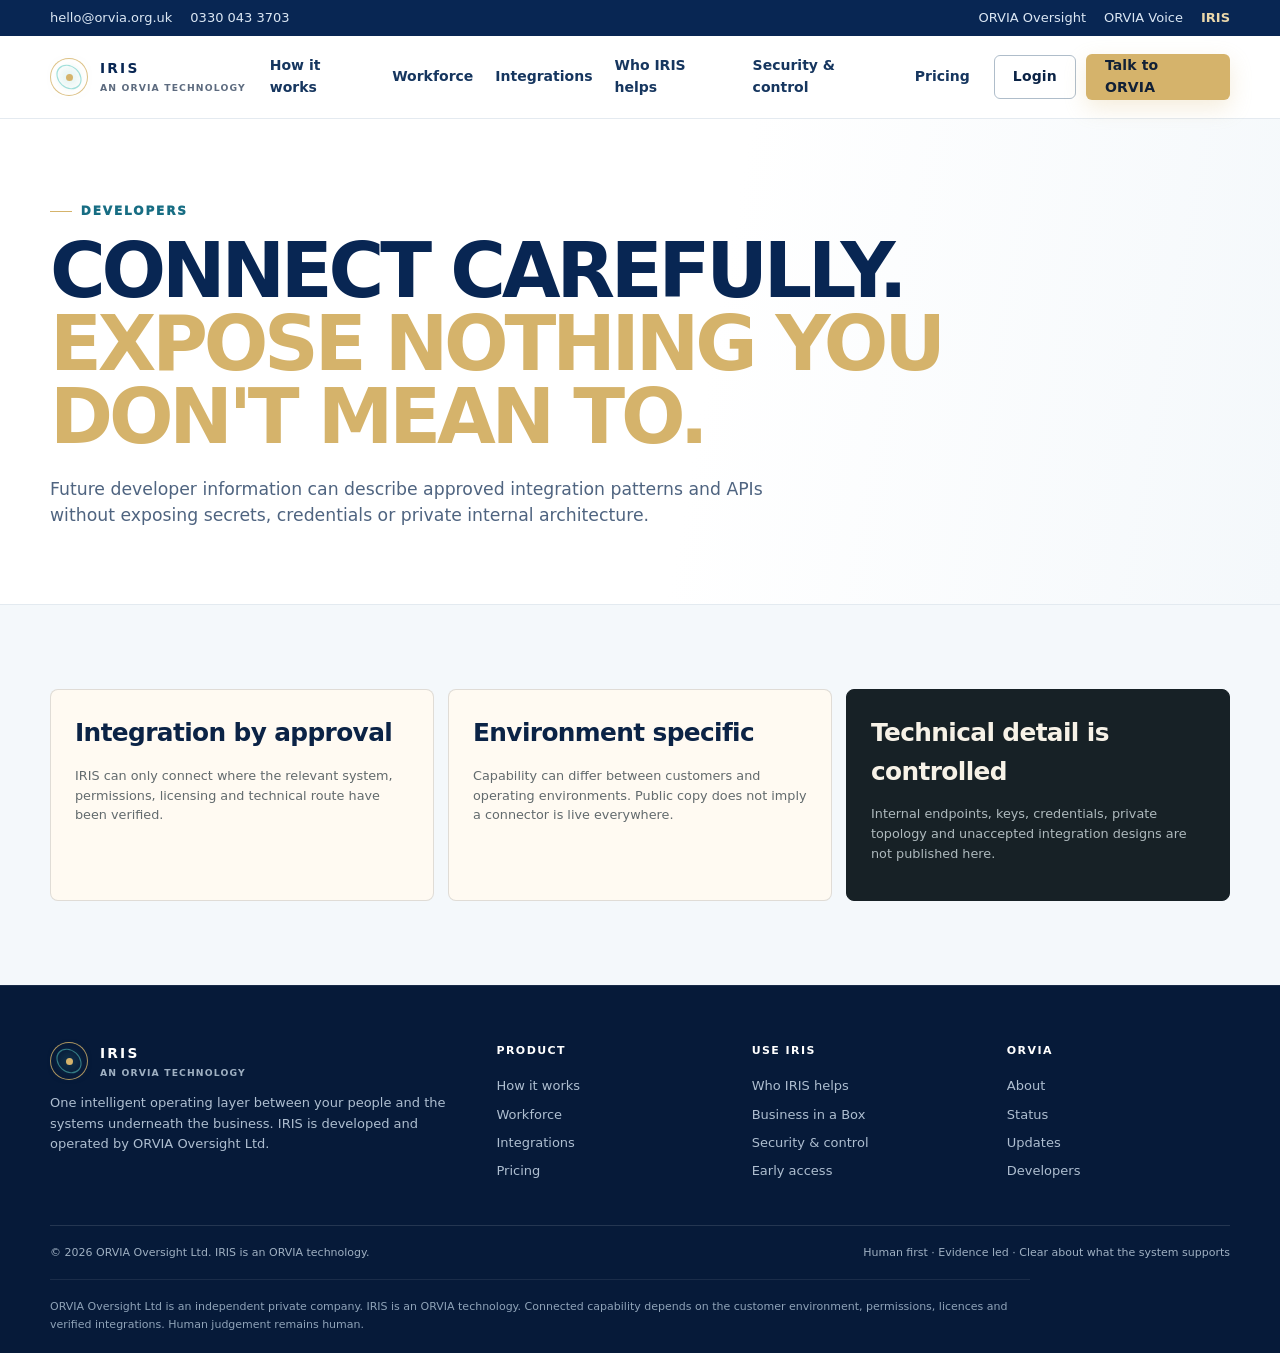
==== commit 18eb4e6a: "Sprint 1: remove public IRIS placeholder claims in developers/index.html" ====
--- a/developers/index.html
+++ b/developers/index.html
@@ -1,4 +1,4 @@
-<!doctype html><html lang="en-GB"><head><meta charset="utf-8"><meta name="viewport" content="width=device-width,initial-scale=1"><meta name="theme-color" content="#121619"><title>IRIS Developers | ORVIA Oversight Ltd</title><meta name="description" content="Developers CONNECT CAREFULLY. EXPOSE NOTHING YOU DON&#x27;T MEAN TO. Future developer information can describe approved integration patterns and APIs without ex"><meta name="robots" content="index,follow"><link rel="stylesheet" href="/assets/styles.css"></head><body>
+<!doctype html><html lang="en-GB"><head><meta charset="utf-8"><meta name="viewport" content="width=device-width,initial-scale=1"><meta name="theme-color" content="#121619"><title>IRIS Developers | ORVIA Oversight Ltd</title><meta name="description" content="Developers CONNECT CAREFULLY. EXPOSE NOTHING YOU DON&#x27;T MEAN TO. Future developer information can describe approved integration patterns and APIs without ex"><meta name="robots" content="noindex,nofollow"><link rel="stylesheet" href="/assets/styles.css"></head><body>
 <a class="skip-link" href="#main">Skip to content</a>
 <div class="utility"><div class="wrap"><a href="mailto:hello@orvia.org.uk">hello@orvia.org.uk</a><a href="tel:03300433703">0330 043 3703</a><span class="push"><a href="https://www.orvia.org.uk/">ORVIA Oversight</a><a href="https://www.orvia.org.uk/voice">ORVIA Voice</a><a class="active-product" href="/">IRIS</a></span></div></div>
 <header class="site-header">
@@ -14,7 +14,7 @@
   </div>
   <nav class="mobile-menu" data-mobile-menu aria-label="Mobile navigation"><a href="/how-it-works/">How it works</a><a href="/workforce/">Workforce</a><a href="/integrations/">Integrations</a><a href="/business/">Who IRIS helps</a><a href="/business-in-a-box/">Business in a Box</a><a href="/security/">Security & control</a><a href="/pricing/">Pricing</a><a href="/about/">About</a><a href="/contact/">Contact</a><a class="orvia-home-link" href="https://www.orvia.org.uk/">Back to ORVIA</a></nav>
 </header><main id="main"><section class="page-hero"><div class="wrap"><span class="eyebrow">Developers</span><h1 class="display">CONNECT CAREFULLY.<br><span class="gold">EXPOSE NOTHING YOU DON'T MEAN TO.</span></h1><p>Future developer information can describe approved integration patterns and APIs without exposing secrets, credentials or private internal architecture.</p></div></section>
-<section class="section section-paper"><div class="wrap"><div class="content-grid"><div class="content-card"><h3>API direction</h3><p>IRIS is intended to connect to modern systems offering suitable, authorised API access.</p></div><div class="content-card"><h3>Permissions first</h3><p>Connections must respect customer permissions, platform licences and environment-specific controls.</p></div><div class="content-card dark"><h3>No secrets here</h3><p>This public site does not publish internal endpoints, keys, credentials or private system topology.</p></div></div></div></section></main>
+<section class="section section-paper"><div class="wrap"><div class="content-grid"><div class="content-card"><h3>Integration by approval</h3><p>IRIS can only connect where the relevant system, permissions, licensing and technical route have been verified.</p></div><div class="content-card"><h3>Environment specific</h3><p>Capability can differ between customers and operating environments. Public copy does not imply a connector is live everywhere.</p></div><div class="content-card dark"><h3>Technical detail is controlled</h3><p>Internal endpoints, keys, credentials, private topology and unaccepted integration designs are not published here.</p></div></div></div></section></main>
 <footer class="site-footer"><div class="wrap"><div class="footer-grid">
   <div class="footer-brand"><a class="brand" href="/"><span class="brand-mark"><span class="brand-core"></span></span><span class="brand-name">IRIS<span>AN ORVIA TECHNOLOGY</span></span></a><p>One intelligent operating layer between your people and the systems underneath the business. IRIS is developed and operated by ORVIA Oversight Ltd.</p></div>
   <div class="footer-col"><h4>Product</h4><a href="/how-it-works/">How it works</a><a href="/workforce/">Workforce</a><a href="/integrations/">Integrations</a><a href="/pricing/">Pricing</a></div>
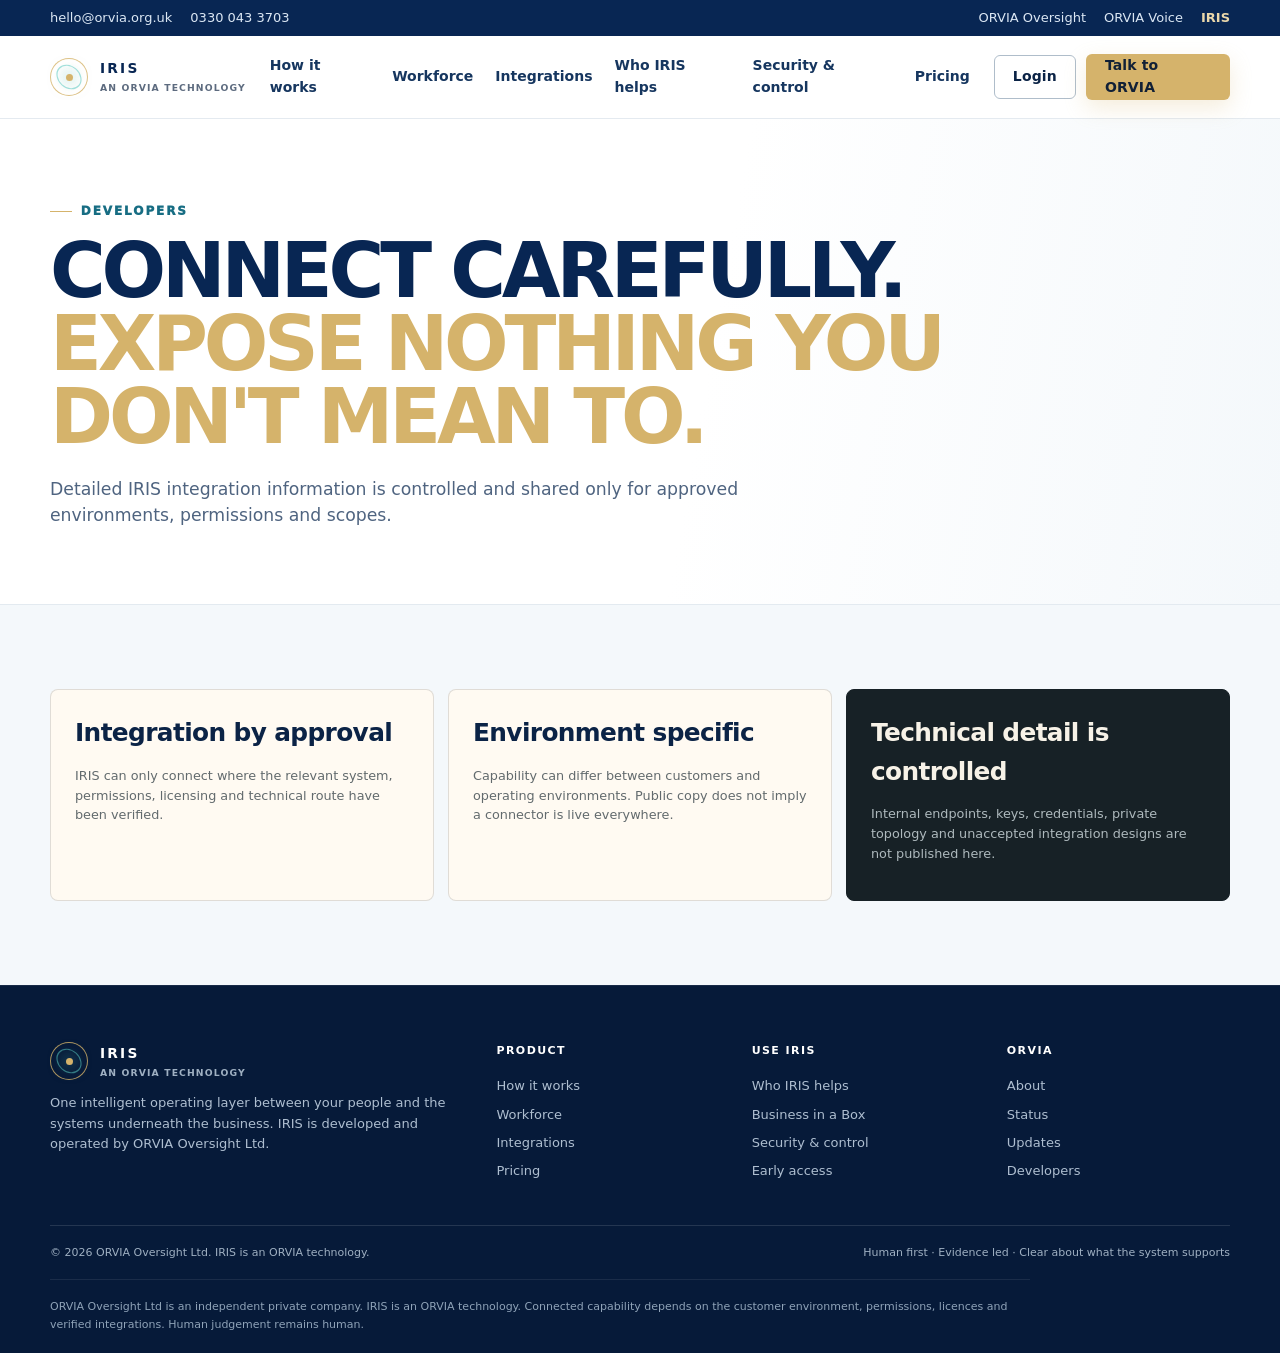
==== commit 49c2b231: "Sprint 1: remove residual IRIS placeholder metadata" ====
--- a/developers/index.html
+++ b/developers/index.html
@@ -13,7 +13,7 @@
     <div class="nav-cta"><a class="btn btn-soft" href="/login/">Login</a><a class="btn btn-primary" href="/contact/">Talk to ORVIA</a><button class="menu-btn" data-menu aria-expanded="false" aria-label="Open menu">☰</button></div>
   </div>
   <nav class="mobile-menu" data-mobile-menu aria-label="Mobile navigation"><a href="/how-it-works/">How it works</a><a href="/workforce/">Workforce</a><a href="/integrations/">Integrations</a><a href="/business/">Who IRIS helps</a><a href="/business-in-a-box/">Business in a Box</a><a href="/security/">Security & control</a><a href="/pricing/">Pricing</a><a href="/about/">About</a><a href="/contact/">Contact</a><a class="orvia-home-link" href="https://www.orvia.org.uk/">Back to ORVIA</a></nav>
-</header><main id="main"><section class="page-hero"><div class="wrap"><span class="eyebrow">Developers</span><h1 class="display">CONNECT CAREFULLY.<br><span class="gold">EXPOSE NOTHING YOU DON'T MEAN TO.</span></h1><p>Future developer information can describe approved integration patterns and APIs without exposing secrets, credentials or private internal architecture.</p></div></section>
+</header><main id="main"><section class="page-hero"><div class="wrap"><span class="eyebrow">Developers</span><h1 class="display">CONNECT CAREFULLY.<br><span class="gold">EXPOSE NOTHING YOU DON'T MEAN TO.</span></h1><p>Detailed IRIS integration information is controlled and shared only for approved environments, permissions and scopes.</p></div></section>
 <section class="section section-paper"><div class="wrap"><div class="content-grid"><div class="content-card"><h3>Integration by approval</h3><p>IRIS can only connect where the relevant system, permissions, licensing and technical route have been verified.</p></div><div class="content-card"><h3>Environment specific</h3><p>Capability can differ between customers and operating environments. Public copy does not imply a connector is live everywhere.</p></div><div class="content-card dark"><h3>Technical detail is controlled</h3><p>Internal endpoints, keys, credentials, private topology and unaccepted integration designs are not published here.</p></div></div></div></section></main>
 <footer class="site-footer"><div class="wrap"><div class="footer-grid">
   <div class="footer-brand"><a class="brand" href="/"><span class="brand-mark"><span class="brand-core"></span></span><span class="brand-name">IRIS<span>AN ORVIA TECHNOLOGY</span></span></a><p>One intelligent operating layer between your people and the systems underneath the business. IRIS is developed and operated by ORVIA Oversight Ltd.</p></div>
